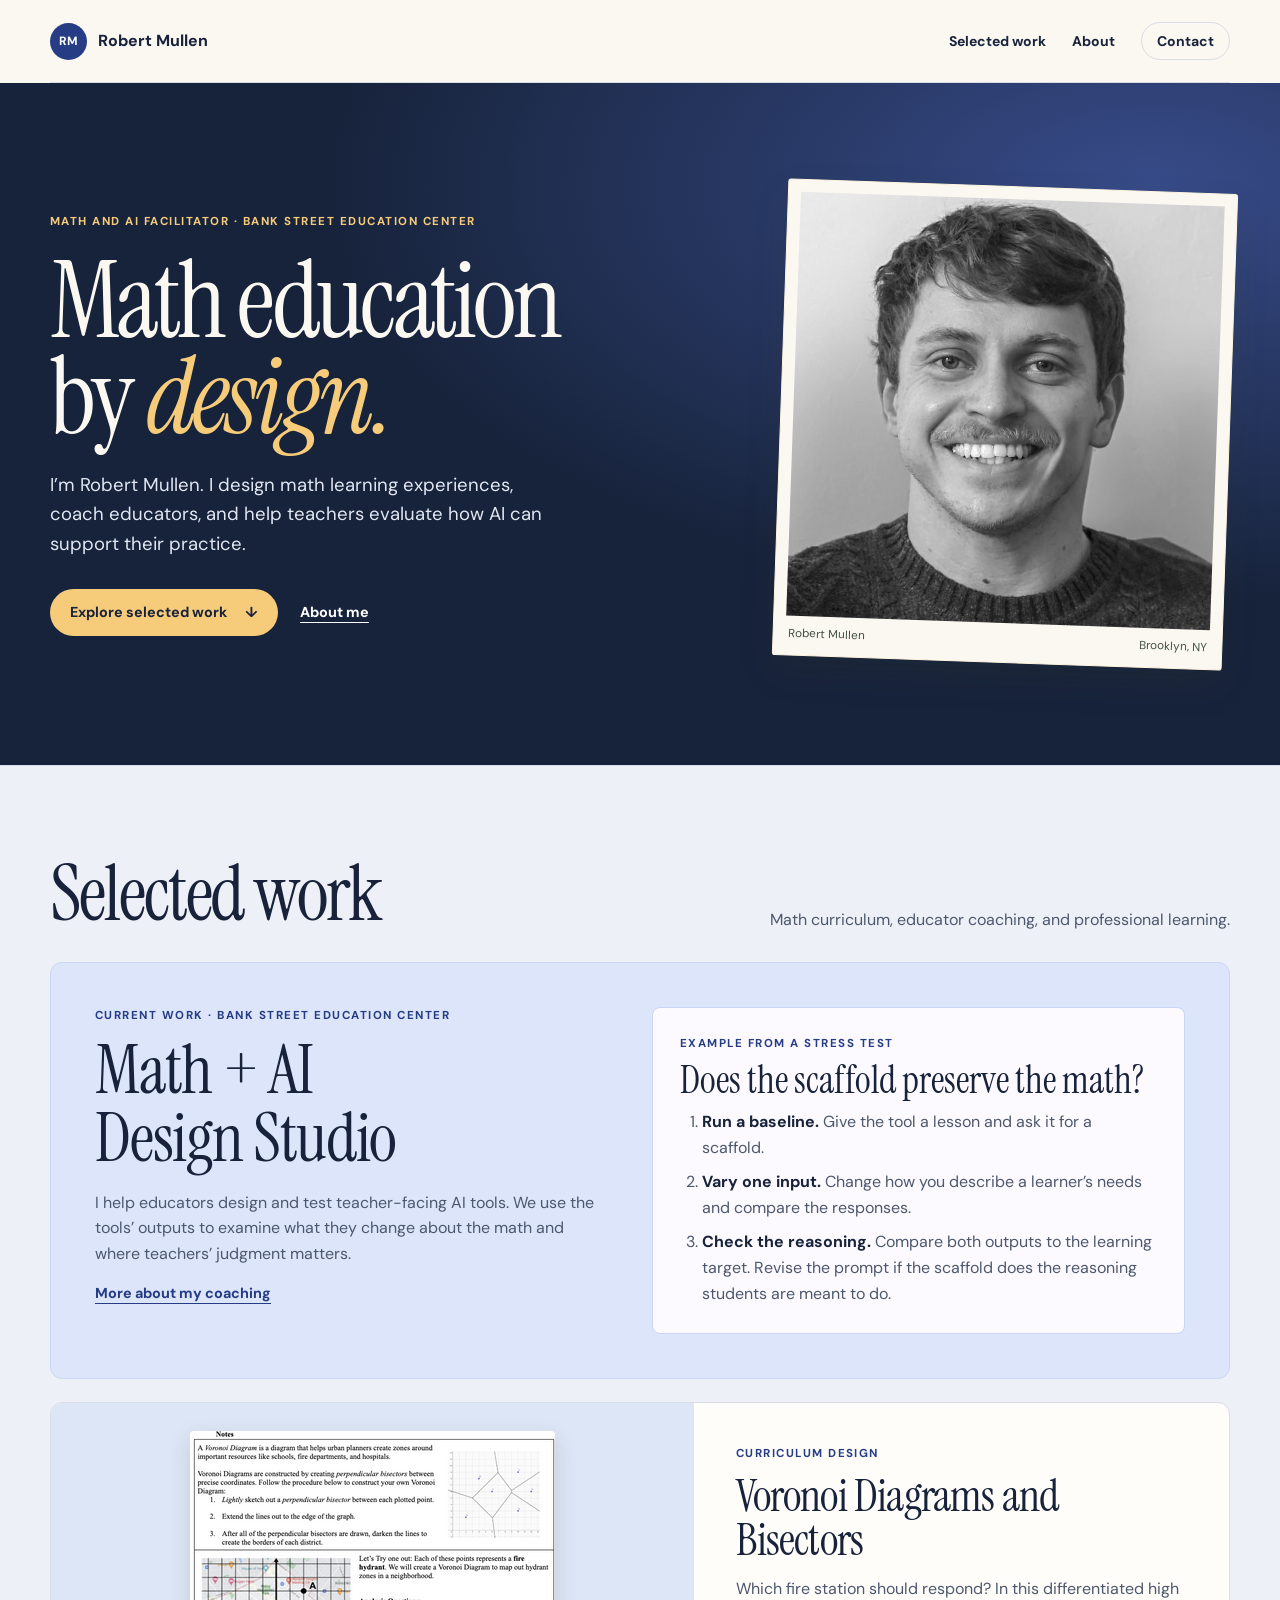
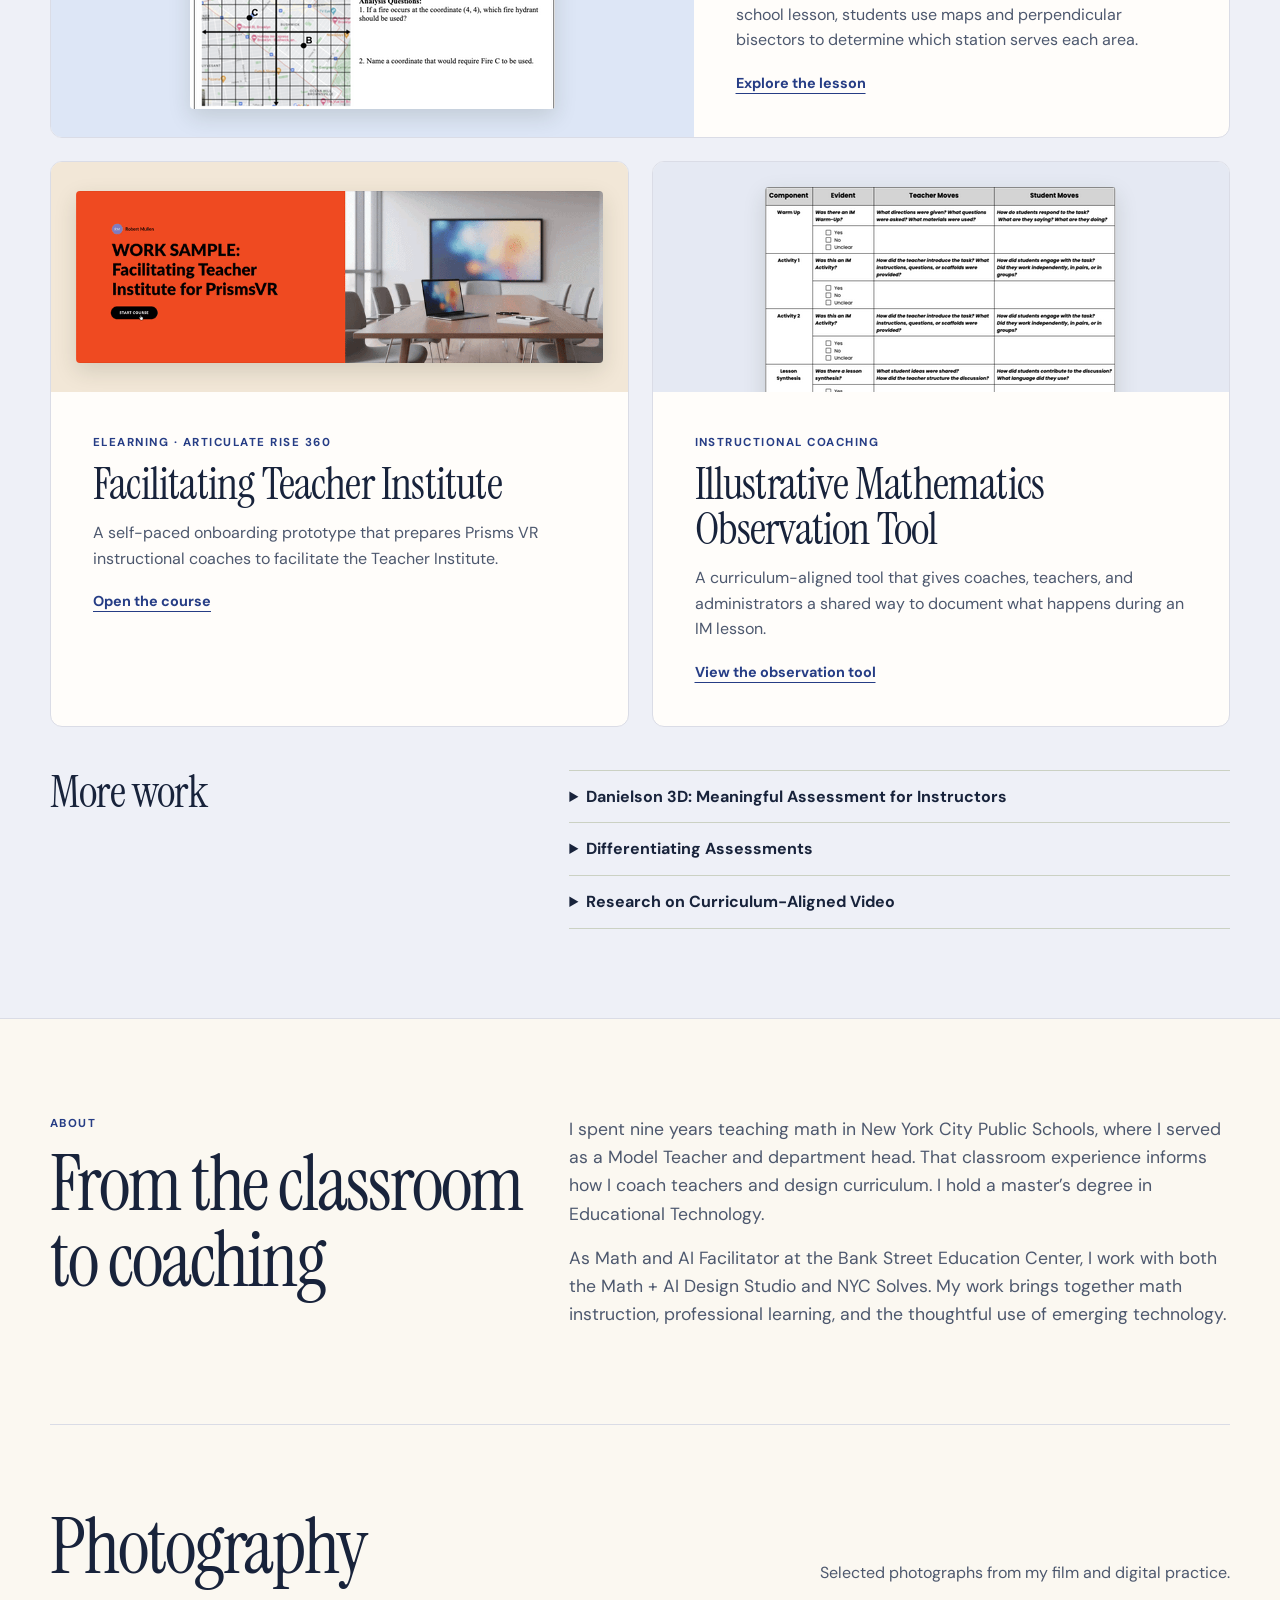
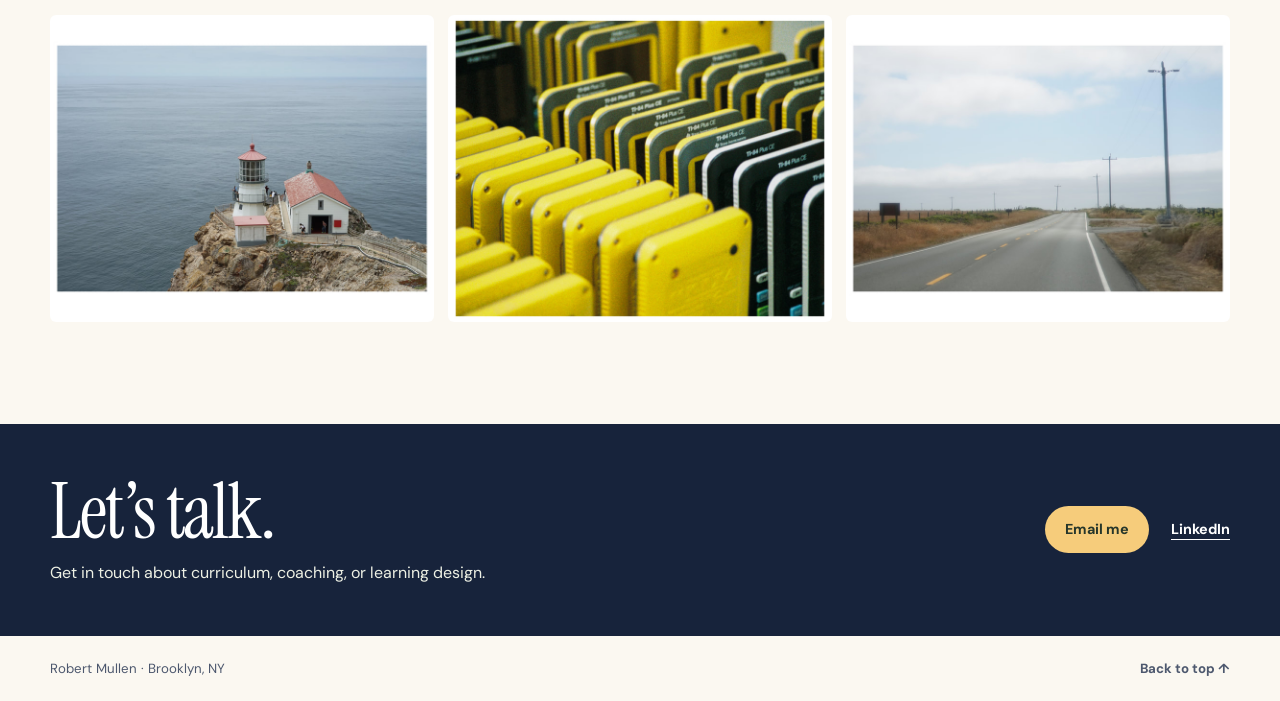
==== public/index.html @ bbbef68c "Add files via upload" ====
<!doctype html>
<html lang="en">
<head>
<meta charset="utf-8">
<meta name="viewport" content="width=device-width, initial-scale=1">
<title>Robert Mullen | Math Education, Coaching & AI</title>
<meta name="description" content="Selected work by Robert Mullen in math education, instructional design, and educator coaching.">
<meta name="theme-color" content="#17233b">
<link rel="stylesheet" href="style.css">
<link rel="icon" href="media/favicon.svg" type="image/svg+xml">
</head>
<body id="top">
<a class="skip" href="#main">Skip to content</a>
<header class="wrap header">
<a class="brand" href="#top"><span>RM</span> Robert Mullen</a>
<nav aria-label="Main navigation"><a href="#work">Selected work</a><a href="#about">About</a><a class="contact-link" href="#contact">Contact</a></nav>
</header>
<main id="main">
<section class="hero-band" aria-labelledby="intro">
<div class="wrap hero">
<div>
<p class="eyebrow">Math and AI Facilitator · Bank Street Education Center</p>
<h1 id="intro">Math education<br>by <em>design.</em></h1>
<p class="lede">I’m Robert Mullen. I design math learning experiences, coach educators, and help teachers evaluate how AI can support their practice.</p>
<div class="actions"><a class="button" href="#work">Explore selected work <span aria-hidden="true">↓</span></a><a class="line-link" href="#about">About me</a></div>
</div>
<figure class="portrait"><img src="media/robert.jpg" width="630" height="662" alt="Robert Mullen"><figcaption><span>Robert Mullen</span><span>Brooklyn, NY</span></figcaption></figure>
</div>
</section>
<section class="work-band" id="work">
<div class="wrap">
<div class="section-head"><h2>Selected work</h2><p>Math curriculum, educator coaching, and professional learning.</p></div>
<article class="studio">
<div class="studio-copy">
<p class="eyebrow">Current work · Bank Street Education Center</p>
<h3>Math + AI<br>Design Studio</h3>
<p>I help educators design and test teacher-facing AI tools. We use the tools’ outputs to examine what they change about the math and where teachers’ judgment matters.</p>
<a class="line-link" href="#about">More about my coaching</a>
</div>
<div class="studio-example">
<p class="eyebrow">Example from a stress test</p>
<h4>Does the scaffold preserve the math?</h4>
<ol>
<li><strong>Run a baseline.</strong> Give the tool a lesson and ask it for a scaffold.</li>
<li><strong>Vary one input.</strong> Change how you describe a learner’s needs and compare the responses.</li>
<li><strong>Check the reasoning.</strong> Compare both outputs to the learning target. Revise the prompt if the scaffold does the reasoning students are meant to do.</li>
</ol>
</div>
</article>
<div class="projects">
<article class="project featured">
<div class="project-media map"><img src="media/voronoi.png" alt="Map from the Voronoi diagrams lesson" loading="lazy"></div>
<div class="project-copy">
<p class="eyebrow">Curriculum design</p>
<h3>Voronoi Diagrams and Bisectors</h3>
<p>Which fire station should respond? In this differentiated high school lesson, students use maps and perpendicular bisectors to determine which station serves each area.</p>
<a class="line-link" href="https://docs.google.com/document/d/1qEpuzX62lRay_-MUb-gONqkzhOq20P-nqtlenFmYsLM/edit?usp=sharing">Explore the lesson</a>
</div>
</article>
<article class="project">
<div class="project-media course"><img src="media/prisms.png" alt="A screen from the Prisms Teacher Institute onboarding course" loading="lazy"></div>
<div class="project-copy"><p class="eyebrow">eLearning · Articulate Rise 360</p><h3>Facilitating Teacher Institute</h3><p>A self-paced onboarding prototype that prepares Prisms VR instructional coaches to facilitate the Teacher Institute.</p><a class="line-link" href="https://rmelearningsample.netlify.app/#/">Open the course</a></div>
</article>
<article class="project">
<div class="project-media observe"><img src="media/im.png" alt="Excerpt of the Illustrative Mathematics observation tool" loading="lazy"></div>
<div class="project-copy"><p class="eyebrow">Instructional coaching</p><h3>Illustrative Mathematics Observation Tool</h3><p>A curriculum-aligned tool that gives coaches, teachers, and administrators a shared way to document what happens during an IM lesson.</p><a class="line-link" href="https://drive.google.com/file/d/1bH3zGAiXdYk-yeP8ndPLMOTgqct1OXKp/view">View the observation tool</a></div>
</article>
</div>
<div class="more">
<h3>More work</h3>
<div>
<details><summary>Danielson 3D: Meaningful Assessment for Instructors</summary><p>An Articulate Storyline course that helps teachers use the Danielson Rubric to design assessments and decide how to act on what students show.</p><img class="detail-image" src="media/danielson.png" alt="Screen from the Danielson 3D course" loading="lazy"></details>
<details><summary>Differentiating Assessments</summary><p>A mobile micro-course that walks teachers through designing assessment tasks at three levels of readiness.</p><img class="detail-image details-qr" src="media/differentiating-assessments.png" width="282" height="282" alt="Scan this QR code to open Differentiating Assessments in 7taps" loading="lazy"></details>
<details><summary>Research on Curriculum-Aligned Video</summary><p>My graduate action research examined how curriculum-aligned videos could supplement mathematics instruction, including during the shift to remote learning.</p><a class="line-link" href="https://drive.google.com/file/d/1gtDGnb9iR6Y5nunSrS15PR5Q4NtDPXbc/view">Read the thesis</a></details>
</div>
</div>
</div>
</section>
<section class="wrap about" id="about">
<div><p class="eyebrow">About</p><h2>From the classroom<br> to coaching</h2></div>
<div><p>I spent nine years teaching math in New York City Public Schools, where I served as a Model Teacher and department head. That classroom experience informs how I coach teachers and design curriculum. I hold a master’s degree in Educational Technology.</p><p>As Math and AI Facilitator at the Bank Street Education Center, I work with both the Math + AI Design Studio and NYC Solves. My work brings together math instruction, professional learning, and the thoughtful use of emerging technology.</p></div>
</section>
<section class="wrap photography" aria-labelledby="photo-title">
<div class="section-head"><h2 id="photo-title">Photography</h2><p>Selected photographs from my film and digital practice.</p></div>
<div class="gallery"><img src="media/photo-1.jpg" alt="" loading="lazy"><img src="media/photo-2.jpg" alt="" loading="lazy"><img src="media/photo-3.jpg" alt="" loading="lazy"></div>

</section>
<section class="contact" id="contact"><div class="wrap contact-inner">
<div><h2>Let’s talk.</h2><p>Get in touch about curriculum, coaching, or learning design.</p></div>
<div class="actions"><a class="button" href="mailto:robertterencemullen@gmail.com">Email me</a><a class="line-link" href="https://www.linkedin.com/in/mullenrobert/">LinkedIn</a></div>
</div></section>
</main>
<footer class="wrap footer"><span>Robert Mullen · Brooklyn, NY</span><a href="#top">Back to top ↑</a></footer>
</body>
</html>
---- public/style.css ----
@import url('https://fonts.googleapis.com/css2?family=DM+Sans:wght@400;500;600;700&family=Instrument+Serif:ital@0;1&display=swap');
:root{--paper:#f7f4ec;--ink:#252b24;--blue:#254839;--muted:#526057;--border:#d8d8ca;--gold:#e8ecaa;--serif:"Instrument Serif",Georgia,serif;--sans:"DM Sans",system-ui,sans-serif}
*{box-sizing:border-box}
html{scroll-behavior:smooth}
body{margin:0;color:var(--ink);background:var(--paper);font:16px/1.6 var(--sans)}
a{color:inherit;text-underline-offset:5px}
a:focus-visible,summary:focus-visible{outline:2px solid currentColor;outline-offset:5px}
img{display:block;max-width:100%}
h1,h2,h3,p,figure{margin:0}
h1,h2,h3{font:400 1em/1 var(--serif)}
h2{font-size:clamp(3rem,6vw,5rem);letter-spacing:-.027em}
h3{font-size:clamp(2rem,3.5vw,3.15rem);letter-spacing:-.018em}
.wrap{width:min(1180px,calc(100% - 96px));margin-inline:auto}
.skip{position:absolute;left:12px;top:-100px;background:white;padding:10px;z-index:2}
.skip:focus{top:12px}
.header,.footer{display:flex;align-items:center;justify-content:space-between;gap:20px;padding:22px 0}
.header{border-bottom:1px solid var(--border)}
.brand,nav a,.footer a{text-decoration:none;font-weight:700}
.brand{display:flex;align-items:center;gap:11px}
.brand span{display:grid;place-items:center;background:var(--blue);color:white;width:37px;height:37px;border-radius:50%;font-size:12px;letter-spacing:.04em}
nav{display:flex;align-items:center;gap:26px;font-size:14px}
nav a:hover,.footer a:hover{text-decoration:underline}
.contact-link{border:1px solid var(--border);border-radius:40px;padding:7px 15px}
.hero{display:grid;grid-template-columns:1.45fr 1fr;gap:clamp(30px,6vw,92px);align-items:center;padding-block:clamp(56px,8vw,108px)}
.eyebrow{font-size:.72rem;font-weight:700;letter-spacing:.13em;text-transform:uppercase;color:var(--blue)}
.hero .eyebrow{display:flex;align-items:center;gap:10px}
.hero .eyebrow span{display:inline-block;width:9px;height:9px;border-radius:50%;background:#71864e;flex:none}
h1{font-size:clamp(4.25rem,8.3vw,8.3rem);line-height:.9;letter-spacing:-.035em;margin:23px 0 25px}
h1 em{color:var(--blue);font-weight:400}
.lede{color:var(--muted);font-size:clamp(1rem,1.6vw,1.16rem);max-width:520px}
.actions{display:flex;align-items:center;flex-wrap:wrap;gap:22px;margin-top:29px}
.button{display:inline-flex;align-items:center;justify-content:center;gap:18px;padding:12px 20px;background:var(--blue);color:white;border-radius:40px;text-decoration:none;font-weight:700;font-size:.9rem}
.button:hover{background:#37614b}
.line-link{font-size:.9rem;font-weight:700;color:var(--blue);text-decoration-thickness:1px}
.line-link:hover{text-decoration-thickness:2px}
.portrait{padding:12px;background:#e8e8d9;border:1px solid #dcdfcf;transform:rotate(2deg);box-shadow:0 16px 35px #343d2220}
.portrait img{width:100%;height:auto;aspect-ratio:1/1;object-fit:cover}
figcaption{display:flex;justify-content:space-between;gap:8px;padding:8px 3px 0;font-size:.73rem;color:#435144}
.work-band{background:#eeeee3;border-block:1px solid var(--border);padding-block:clamp(48px,7vw,92px)}
.section-head{display:flex;justify-content:space-between;align-items:end;gap:12px 30px;flex-wrap:wrap;margin-bottom:29px}
.section-head p,.project p:not(.eyebrow),.more p,.about p:not(.eyebrow){color:var(--muted)}
.projects{display:grid;grid-template-columns:1fr 1fr;gap:23px}
.project{background:#fbfaf4;border:1px solid var(--border);border-radius:12px;overflow:hidden}
.featured{display:grid;grid-template-columns:1.2fr 1fr;grid-column:1/-1;align-items:stretch}
.project-media{height:230px;overflow:hidden;display:grid;place-items:center;padding:25px}
.featured .project-media{height:100%;min-height:300px}
.project-media img{max-height:100%;width:auto;object-fit:contain;box-shadow:0 8px 22px #27332126;border-radius:4px}
.map{background:#dce5d5}
.course{background:#e8dfcc}
.observe{background:#dce5df}
.project-copy{padding:clamp(22px,4vw,42px);display:flex;flex-direction:column;align-items:flex-start;justify-content:center}
.project-copy h3{margin:10px 0 13px}
.project-copy .line-link{margin-top:19px}
.more,.about{display:grid;grid-template-columns:1fr 1.35fr;gap:30px}
.more{margin-top:43px}
details{border-bottom:1px solid #cbd1c3;padding:13px 0}
details:first-child{border-top:1px solid #cbd1c3}
summary{cursor:pointer;font-weight:700}
details p{margin:10px 0}
.detail-image{width:min(100%,460px);margin:15px 0 4px}
.about{padding-block:clamp(55px,8vw,96px);border-bottom:1px solid var(--border)}
.about h2{margin-top:12px}
.about p:not(.eyebrow){font-size:1.1rem}
.about p+p{margin-top:16px}
.photography{padding-block:clamp(48px,7vw,84px)}
.gallery{display:grid;grid-template-columns:repeat(3,1fr);gap:14px;margin-bottom:18px}
.gallery img{width:100%;aspect-ratio:1.25;object-fit:cover;border-radius:6px}
.contact{background:var(--blue);color:white;padding:50px 0}
.contact-inner{display:flex;align-items:center;justify-content:space-between;flex-wrap:wrap;gap:18px 30px}
.contact p{margin-top:9px;color:#edf0e4}
.contact .actions{margin-top:0}
.contact .button{background:var(--gold);color:#26362a}
.contact .button:hover{background:#f6f8ce}
.contact .line-link{color:white}
.footer{font-size:.83rem;color:var(--muted)}
@media(max-width:820px){.wrap{width:calc(100% - 48px)}.hero{gap:28px}h1{font-size:clamp(3.8rem,9vw,6rem)}.desktop{display:none}}
@media(max-width:620px){.wrap{width:calc(100% - 36px)}.header{padding:15px 0;gap:12px}.brand{font-size:.85rem;gap:6px}.brand span{width:29px;height:29px;font-size:10px}nav{gap:12px;font-size:.8rem}.contact-link{padding:4px 8px}.hero,.projects,.featured,.more,.about{grid-template-columns:1fr}.hero{padding-block:45px;gap:30px}.portrait{width:min(92%,370px);justify-self:center}.featured .project-media{min-height:0;height:240px}.more,.about{gap:16px}.gallery{gap:6px}.footer{gap:10px}}
@media(prefers-reduced-motion:reduce){html{scroll-behavior:auto}}

/* The navy hero and blue accents carry through the portfolio. */
:root{
  --paper:#fbf8f1;
  --ink:#18233b;
  --blue:#263d85;
  --muted:#4d586e;
  --border:#dadce6;
  --gold:#f6cc7b;
}
.hero-band{
  color:var(--paper);
  background:
    radial-gradient(ellipse at 90% 15%,#374b89 0%,transparent 51%),
    #17233b;
}
.hero{min-width:0}
.hero .eyebrow{color:#f6cc7b}
.hero .eyebrow span{background:var(--gold)}
.hero h1 em{color:var(--gold)}
.hero .lede{color:#e1e6f2}
.hero .line-link{color:white}
.hero .button{background:var(--gold);color:var(--ink)}
.hero .button:hover{background:#ffe2a9}
.portrait{background:var(--paper);border-color:#fff5df;border-radius:3px}
.portrait img{object-position:center 44%}
.work-band{background:#eef0f7}
.project{background:#fffdfa}
.map{background:#dde6f6}
.course{background:#f2e7d7}
.observe{background:#e5e9f3}
.studio{
  display:grid;
  grid-template-columns:1fr 1fr;
  gap:24px;
  margin-bottom:23px;
  padding:clamp(22px,4vw,44px);
  background:#dce5fa;
  border:1px solid #c9d6f4;
  border-radius:12px;
}
.studio-copy h3{font-size:clamp(3rem,5.3vw,5.15rem);margin:12px 0 17px}
.studio-copy p:not(.eyebrow){max-width:46ch;color:var(--muted)}
.studio-copy .line-link{display:inline-block;margin-top:16px}
.studio-example{align-self:center;background:#fcfaff;border:1px solid #c9d6f4;border-radius:8px;padding:clamp(16px,3vw,27px)}
.studio-example h4{font:400 clamp(1.85rem,3vw,2.5rem)/1 var(--serif);margin:8px 0 10px}
.studio-example ol{padding-left:1.35rem;margin:0;color:var(--muted)}
.studio-example li+li{margin-top:.55rem}
.studio-example strong{color:var(--ink)}
.contact{background:#17233b}
.button:hover{background:#364f9c}
.details-qr{width:min(100%,230px)}
@media(max-width:680px){.studio{grid-template-columns:1fr}}
@media(max-width:420px){.header{flex-wrap:wrap}.hero h1{font-size:clamp(3.2rem,14vw,4.25rem)}}
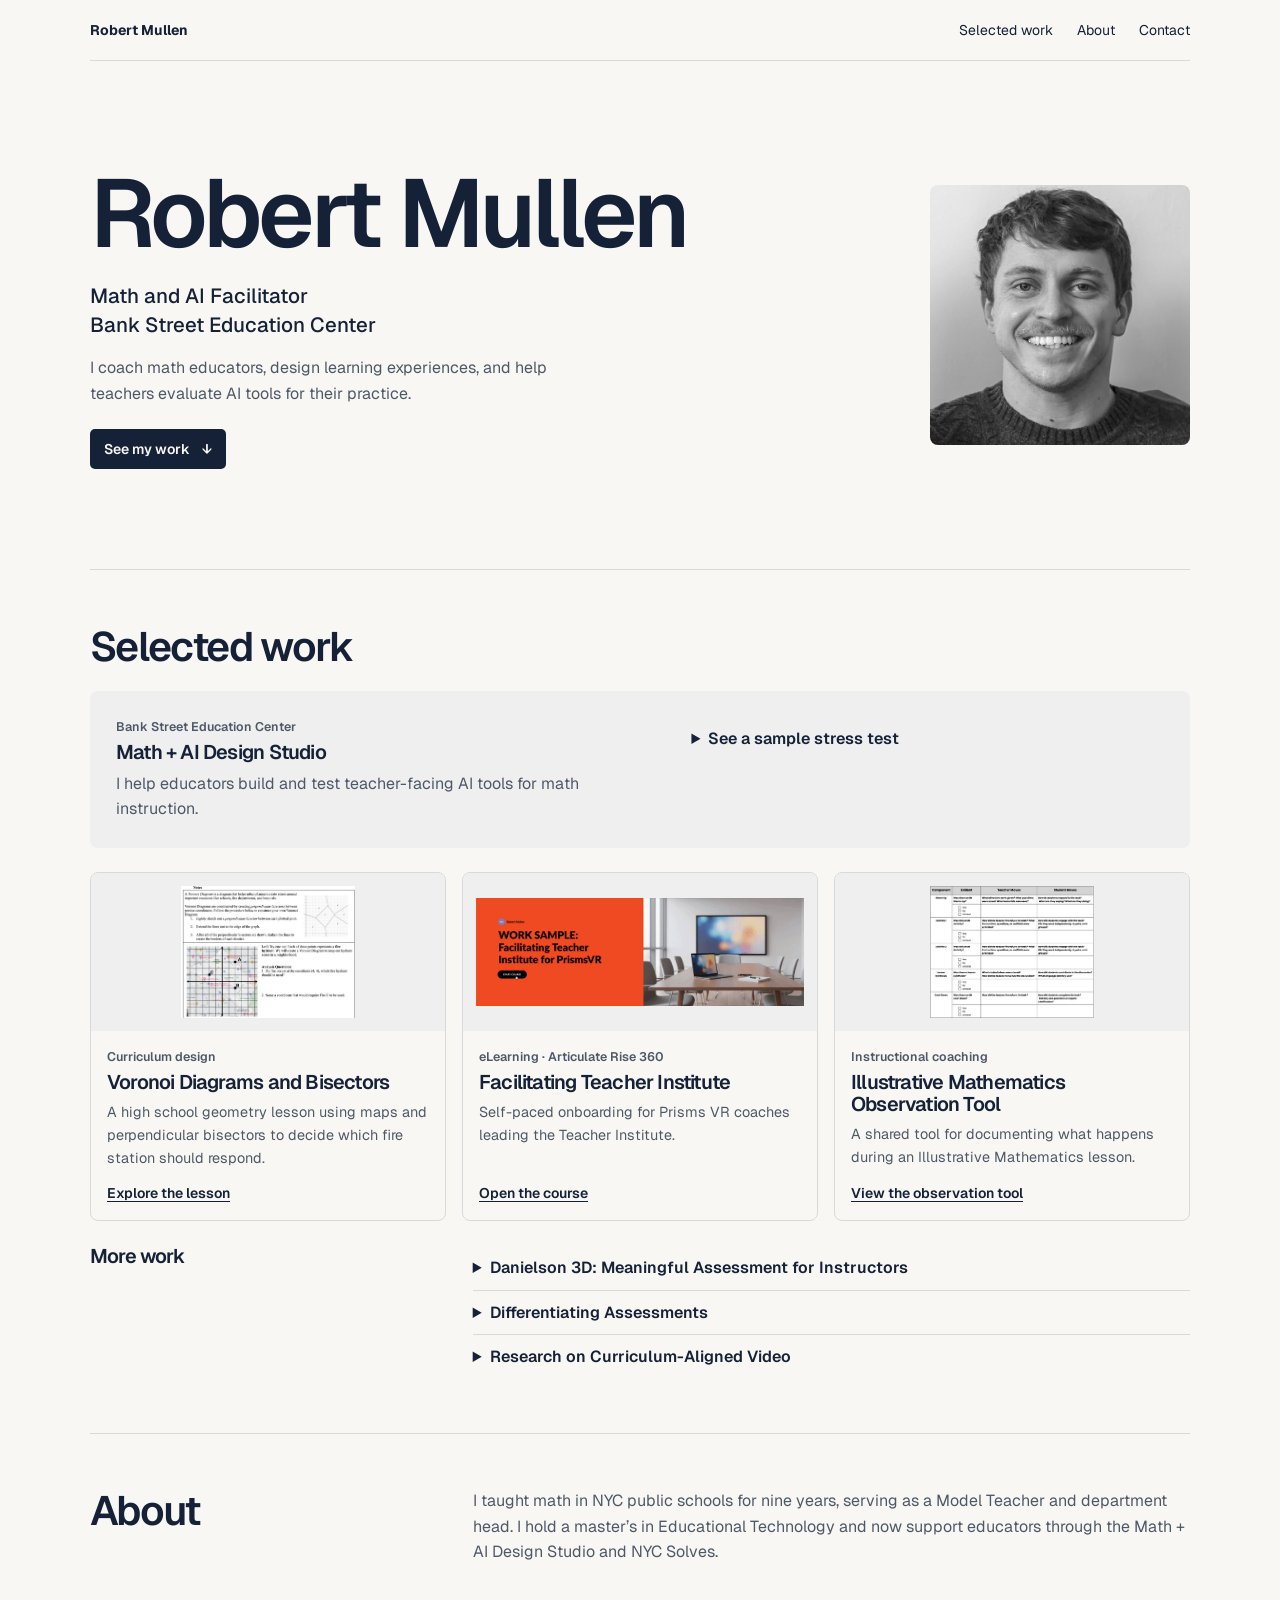
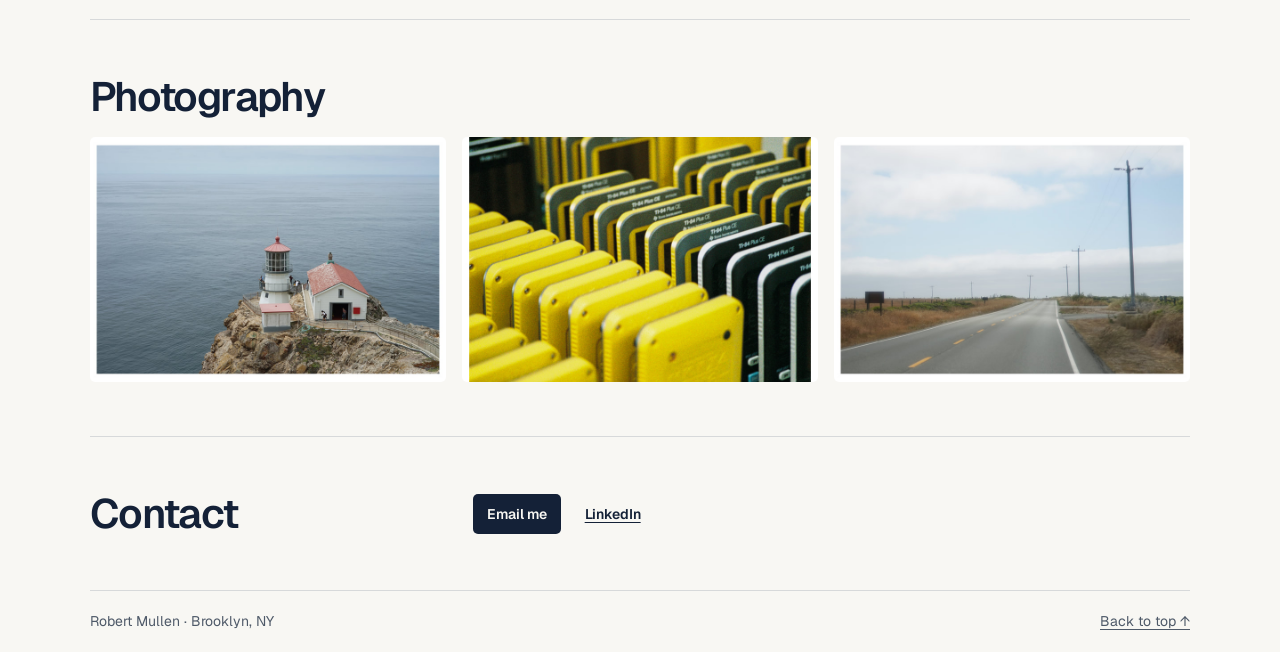
==== commit b4c68e45: "Add files via upload" ====
--- a/public/index.html
+++ b/public/index.html
@@ -5,65 +5,56 @@
 <meta name="viewport" content="width=device-width, initial-scale=1">
 <title>Robert Mullen | Math Education, Coaching & AI</title>
 <meta name="description" content="Selected work by Robert Mullen in math education, instructional design, and educator coaching.">
-<meta name="theme-color" content="#17233b">
+<meta name="theme-color" content="#142137">
 <link rel="stylesheet" href="style.css">
 <link rel="icon" href="media/favicon.svg" type="image/svg+xml">
 </head>
 <body id="top">
 <a class="skip" href="#main">Skip to content</a>
 <header class="wrap header">
-<a class="brand" href="#top"><span>RM</span> Robert Mullen</a>
+<a class="brand" href="#top">Robert Mullen</a>
 <nav aria-label="Main navigation"><a href="#work">Selected work</a><a href="#about">About</a><a class="contact-link" href="#contact">Contact</a></nav>
 </header>
 <main id="main">
-<section class="hero-band" aria-labelledby="intro">
-<div class="wrap hero">
-<div>
-<p class="eyebrow">Math and AI Facilitator · Bank Street Education Center</p>
-<h1 id="intro">Math education<br>by <em>design.</em></h1>
-<p class="lede">I’m Robert Mullen. I design math learning experiences, coach educators, and help teachers evaluate how AI can support their practice.</p>
-<div class="actions"><a class="button" href="#work">Explore selected work <span aria-hidden="true">↓</span></a><a class="line-link" href="#about">About me</a></div>
-</div>
-<figure class="portrait"><img src="media/robert.jpg" width="630" height="662" alt="Robert Mullen"><figcaption><span>Robert Mullen</span><span>Brooklyn, NY</span></figcaption></figure>
-</div>
+<section class="wrap hero" aria-labelledby="intro">
+  <div>
+    <h1 id="intro">Robert Mullen</h1>
+    <p class="role">Math and AI Facilitator<br>Bank Street Education Center</p>
+    <p class="lede">I coach math educators, design learning experiences, and help teachers evaluate AI tools for their practice.</p>
+    <a class="button" href="#work">See my work <span aria-hidden="true">↓</span></a>
+  </div>
+  <img class="portrait" src="media/robert.jpg" width="630" height="662" alt="Robert Mullen">
 </section>
-<section class="work-band" id="work">
-<div class="wrap">
-<div class="section-head"><h2>Selected work</h2><p>Math curriculum, educator coaching, and professional learning.</p></div>
-<article class="studio">
-<div class="studio-copy">
-<p class="eyebrow">Current work · Bank Street Education Center</p>
-<h3>Math + AI<br>Design Studio</h3>
-<p>I help educators design and test teacher-facing AI tools. We use the tools’ outputs to examine what they change about the math and where teachers’ judgment matters.</p>
-<a class="line-link" href="#about">More about my coaching</a>
-</div>
-<div class="studio-example">
-<p class="eyebrow">Example from a stress test</p>
-<h4>Does the scaffold preserve the math?</h4>
-<ol>
-<li><strong>Run a baseline.</strong> Give the tool a lesson and ask it for a scaffold.</li>
-<li><strong>Vary one input.</strong> Change how you describe a learner’s needs and compare the responses.</li>
-<li><strong>Check the reasoning.</strong> Compare both outputs to the learning target. Revise the prompt if the scaffold does the reasoning students are meant to do.</li>
-</ol>
-</div>
-</article>
+<section class="wrap work-band" id="work">
+  <h2>Selected work</h2>
+  <article class="studio">
+    <div>
+      <p class="eyebrow">Bank Street Education Center</p>
+      <h3>Math + AI Design Studio</h3>
+      <p>I help educators build and test teacher-facing AI tools for math instruction.</p>
+    </div>
+    <details>
+      <summary>See a sample stress test</summary>
+      <p>Ask an AI tool to scaffold a math task, then change how you describe a learner’s needs. Compare both outputs against the learning target to see whether students still do the intended reasoning.</p>
+    </details>
+  </article>
 <div class="projects">
 <article class="project featured">
 <div class="project-media map"><img src="media/voronoi.png" alt="Map from the Voronoi diagrams lesson" loading="lazy"></div>
 <div class="project-copy">
 <p class="eyebrow">Curriculum design</p>
 <h3>Voronoi Diagrams and Bisectors</h3>
-<p>Which fire station should respond? In this differentiated high school lesson, students use maps and perpendicular bisectors to determine which station serves each area.</p>
+<p>A high school geometry lesson using maps and perpendicular bisectors to decide which fire station should respond.</p>
 <a class="line-link" href="https://docs.google.com/document/d/1qEpuzX62lRay_-MUb-gONqkzhOq20P-nqtlenFmYsLM/edit?usp=sharing">Explore the lesson</a>
 </div>
 </article>
 <article class="project">
 <div class="project-media course"><img src="media/prisms.png" alt="A screen from the Prisms Teacher Institute onboarding course" loading="lazy"></div>
-<div class="project-copy"><p class="eyebrow">eLearning · Articulate Rise 360</p><h3>Facilitating Teacher Institute</h3><p>A self-paced onboarding prototype that prepares Prisms VR instructional coaches to facilitate the Teacher Institute.</p><a class="line-link" href="https://rmelearningsample.netlify.app/#/">Open the course</a></div>
+<div class="project-copy"><p class="eyebrow">eLearning · Articulate Rise 360</p><h3>Facilitating Teacher Institute</h3><p>Self-paced onboarding for Prisms VR coaches leading the Teacher Institute.</p><a class="line-link" href="https://rmelearningsample.netlify.app/#/">Open the course</a></div>
 </article>
 <article class="project">
 <div class="project-media observe"><img src="media/im.png" alt="Excerpt of the Illustrative Mathematics observation tool" loading="lazy"></div>
-<div class="project-copy"><p class="eyebrow">Instructional coaching</p><h3>Illustrative Mathematics Observation Tool</h3><p>A curriculum-aligned tool that gives coaches, teachers, and administrators a shared way to document what happens during an IM lesson.</p><a class="line-link" href="https://drive.google.com/file/d/1bH3zGAiXdYk-yeP8ndPLMOTgqct1OXKp/view">View the observation tool</a></div>
+<div class="project-copy"><p class="eyebrow">Instructional coaching</p><h3>Illustrative Mathematics Observation Tool</h3><p>A shared tool for documenting what happens during an Illustrative Mathematics lesson.</p><a class="line-link" href="https://drive.google.com/file/d/1bH3zGAiXdYk-yeP8ndPLMOTgqct1OXKp/view">View the observation tool</a></div>
 </article>
 </div>
 <div class="more">
@@ -74,19 +65,18 @@
 <details><summary>Research on Curriculum-Aligned Video</summary><p>My graduate action research examined how curriculum-aligned videos could supplement mathematics instruction, including during the shift to remote learning.</p><a class="line-link" href="https://drive.google.com/file/d/1gtDGnb9iR6Y5nunSrS15PR5Q4NtDPXbc/view">Read the thesis</a></details>
 </div>
 </div>
-</div>
 </section>
 <section class="wrap about" id="about">
-<div><p class="eyebrow">About</p><h2>From the classroom<br> to coaching</h2></div>
-<div><p>I spent nine years teaching math in New York City Public Schools, where I served as a Model Teacher and department head. That classroom experience informs how I coach teachers and design curriculum. I hold a master’s degree in Educational Technology.</p><p>As Math and AI Facilitator at the Bank Street Education Center, I work with both the Math + AI Design Studio and NYC Solves. My work brings together math instruction, professional learning, and the thoughtful use of emerging technology.</p></div>
+<h2>About</h2>
+<p>I taught math in NYC public schools for nine years, serving as a Model Teacher and department head. I hold a master’s in Educational Technology and now support educators through the Math + AI Design Studio and NYC Solves.</p>
 </section>
 <section class="wrap photography" aria-labelledby="photo-title">
-<div class="section-head"><h2 id="photo-title">Photography</h2><p>Selected photographs from my film and digital practice.</p></div>
+<div class="section-head"><h2 id="photo-title">Photography</h2></div>
 <div class="gallery"><img src="media/photo-1.jpg" alt="" loading="lazy"><img src="media/photo-2.jpg" alt="" loading="lazy"><img src="media/photo-3.jpg" alt="" loading="lazy"></div>
 
 </section>
 <section class="contact" id="contact"><div class="wrap contact-inner">
-<div><h2>Let’s talk.</h2><p>Get in touch about curriculum, coaching, or learning design.</p></div>
+<div><h2>Contact</h2></div>
 <div class="actions"><a class="button" href="mailto:robertterencemullen@gmail.com">Email me</a><a class="line-link" href="https://www.linkedin.com/in/mullenrobert/">LinkedIn</a></div>
 </div></section>
 </main>
--- a/public/style.css
+++ b/public/style.css
@@ -1,132 +1,138 @@
-@import url('https://fonts.googleapis.com/css2?family=DM+Sans:wght@400;500;600;700&family=Instrument+Serif:ital@0;1&display=swap');
-:root{--paper:#f7f4ec;--ink:#252b24;--blue:#254839;--muted:#526057;--border:#d8d8ca;--gold:#e8ecaa;--serif:"Instrument Serif",Georgia,serif;--sans:"DM Sans",system-ui,sans-serif}
-*{box-sizing:border-box}
-html{scroll-behavior:smooth}
-body{margin:0;color:var(--ink);background:var(--paper);font:16px/1.6 var(--sans)}
-a{color:inherit;text-underline-offset:5px}
-a:focus-visible,summary:focus-visible{outline:2px solid currentColor;outline-offset:5px}
-img{display:block;max-width:100%}
-h1,h2,h3,p,figure{margin:0}
-h1,h2,h3{font:400 1em/1 var(--serif)}
-h2{font-size:clamp(3rem,6vw,5rem);letter-spacing:-.027em}
-h3{font-size:clamp(2rem,3.5vw,3.15rem);letter-spacing:-.018em}
-.wrap{width:min(1180px,calc(100% - 96px));margin-inline:auto}
-.skip{position:absolute;left:12px;top:-100px;background:white;padding:10px;z-index:2}
-.skip:focus{top:12px}
-.header,.footer{display:flex;align-items:center;justify-content:space-between;gap:20px;padding:22px 0}
-.header{border-bottom:1px solid var(--border)}
-.brand,nav a,.footer a{text-decoration:none;font-weight:700}
-.brand{display:flex;align-items:center;gap:11px}
-.brand span{display:grid;place-items:center;background:var(--blue);color:white;width:37px;height:37px;border-radius:50%;font-size:12px;letter-spacing:.04em}
-nav{display:flex;align-items:center;gap:26px;font-size:14px}
-nav a:hover,.footer a:hover{text-decoration:underline}
-.contact-link{border:1px solid var(--border);border-radius:40px;padding:7px 15px}
-.hero{display:grid;grid-template-columns:1.45fr 1fr;gap:clamp(30px,6vw,92px);align-items:center;padding-block:clamp(56px,8vw,108px)}
-.eyebrow{font-size:.72rem;font-weight:700;letter-spacing:.13em;text-transform:uppercase;color:var(--blue)}
-.hero .eyebrow{display:flex;align-items:center;gap:10px}
-.hero .eyebrow span{display:inline-block;width:9px;height:9px;border-radius:50%;background:#71864e;flex:none}
-h1{font-size:clamp(4.25rem,8.3vw,8.3rem);line-height:.9;letter-spacing:-.035em;margin:23px 0 25px}
-h1 em{color:var(--blue);font-weight:400}
-.lede{color:var(--muted);font-size:clamp(1rem,1.6vw,1.16rem);max-width:520px}
-.actions{display:flex;align-items:center;flex-wrap:wrap;gap:22px;margin-top:29px}
-.button{display:inline-flex;align-items:center;justify-content:center;gap:18px;padding:12px 20px;background:var(--blue);color:white;border-radius:40px;text-decoration:none;font-weight:700;font-size:.9rem}
-.button:hover{background:#37614b}
-.line-link{font-size:.9rem;font-weight:700;color:var(--blue);text-decoration-thickness:1px}
-.line-link:hover{text-decoration-thickness:2px}
-.portrait{padding:12px;background:#e8e8d9;border:1px solid #dcdfcf;transform:rotate(2deg);box-shadow:0 16px 35px #343d2220}
-.portrait img{width:100%;height:auto;aspect-ratio:1/1;object-fit:cover}
-figcaption{display:flex;justify-content:space-between;gap:8px;padding:8px 3px 0;font-size:.73rem;color:#435144}
-.work-band{background:#eeeee3;border-block:1px solid var(--border);padding-block:clamp(48px,7vw,92px)}
-.section-head{display:flex;justify-content:space-between;align-items:end;gap:12px 30px;flex-wrap:wrap;margin-bottom:29px}
-.section-head p,.project p:not(.eyebrow),.more p,.about p:not(.eyebrow){color:var(--muted)}
-.projects{display:grid;grid-template-columns:1fr 1fr;gap:23px}
-.project{background:#fbfaf4;border:1px solid var(--border);border-radius:12px;overflow:hidden}
-.featured{display:grid;grid-template-columns:1.2fr 1fr;grid-column:1/-1;align-items:stretch}
-.project-media{height:230px;overflow:hidden;display:grid;place-items:center;padding:25px}
-.featured .project-media{height:100%;min-height:300px}
-.project-media img{max-height:100%;width:auto;object-fit:contain;box-shadow:0 8px 22px #27332126;border-radius:4px}
-.map{background:#dce5d5}
-.course{background:#e8dfcc}
-.observe{background:#dce5df}
-.project-copy{padding:clamp(22px,4vw,42px);display:flex;flex-direction:column;align-items:flex-start;justify-content:center}
-.project-copy h3{margin:10px 0 13px}
-.project-copy .line-link{margin-top:19px}
-.more,.about{display:grid;grid-template-columns:1fr 1.35fr;gap:30px}
-.more{margin-top:43px}
-details{border-bottom:1px solid #cbd1c3;padding:13px 0}
-details:first-child{border-top:1px solid #cbd1c3}
-summary{cursor:pointer;font-weight:700}
-details p{margin:10px 0}
-.detail-image{width:min(100%,460px);margin:15px 0 4px}
-.about{padding-block:clamp(55px,8vw,96px);border-bottom:1px solid var(--border)}
-.about h2{margin-top:12px}
-.about p:not(.eyebrow){font-size:1.1rem}
-.about p+p{margin-top:16px}
-.photography{padding-block:clamp(48px,7vw,84px)}
-.gallery{display:grid;grid-template-columns:repeat(3,1fr);gap:14px;margin-bottom:18px}
-.gallery img{width:100%;aspect-ratio:1.25;object-fit:cover;border-radius:6px}
-.contact{background:var(--blue);color:white;padding:50px 0}
-.contact-inner{display:flex;align-items:center;justify-content:space-between;flex-wrap:wrap;gap:18px 30px}
-.contact p{margin-top:9px;color:#edf0e4}
-.contact .actions{margin-top:0}
-.contact .button{background:var(--gold);color:#26362a}
-.contact .button:hover{background:#f6f8ce}
-.contact .line-link{color:white}
-.footer{font-size:.83rem;color:var(--muted)}
-@media(max-width:820px){.wrap{width:calc(100% - 48px)}.hero{gap:28px}h1{font-size:clamp(3.8rem,9vw,6rem)}.desktop{display:none}}
-@media(max-width:620px){.wrap{width:calc(100% - 36px)}.header{padding:15px 0;gap:12px}.brand{font-size:.85rem;gap:6px}.brand span{width:29px;height:29px;font-size:10px}nav{gap:12px;font-size:.8rem}.contact-link{padding:4px 8px}.hero,.projects,.featured,.more,.about{grid-template-columns:1fr}.hero{padding-block:45px;gap:30px}.portrait{width:min(92%,370px);justify-self:center}.featured .project-media{min-height:0;height:240px}.more,.about{gap:16px}.gallery{gap:6px}.footer{gap:10px}}
-@media(prefers-reduced-motion:reduce){html{scroll-behavior:auto}}
+@import url('https://fonts.googleapis.com/css2?family=Geist:wght@400;500;600;700&display=swap');
 
-/* The navy hero and blue accents carry through the portfolio. */
-:root{
-  --paper:#fbf8f1;
-  --ink:#18233b;
-  --blue:#263d85;
-  --muted:#4d586e;
-  --border:#dadce6;
-  --gold:#f6cc7b;
+:root {
+  --paper: #f8f7f3;
+  --navy: #142137;
+  --muted: #4e5968;
+  --rule: #d7d9da;
+  --surface: #eeefee;
 }
-.hero-band{
-  color:var(--paper);
-  background:
-    radial-gradient(ellipse at 90% 15%,#374b89 0%,transparent 51%),
-    #17233b;
+* { box-sizing: border-box; }
+html { scroll-behavior: smooth; }
+body {
+  margin: 0;
+  background: var(--paper);
+  color: var(--navy);
+  font: 16px/1.6 Geist, system-ui, sans-serif;
 }
-.hero{min-width:0}
-.hero .eyebrow{color:#f6cc7b}
-.hero .eyebrow span{background:var(--gold)}
-.hero h1 em{color:var(--gold)}
-.hero .lede{color:#e1e6f2}
-.hero .line-link{color:white}
-.hero .button{background:var(--gold);color:var(--ink)}
-.hero .button:hover{background:#ffe2a9}
-.portrait{background:var(--paper);border-color:#fff5df;border-radius:3px}
-.portrait img{object-position:center 44%}
-.work-band{background:#eef0f7}
-.project{background:#fffdfa}
-.map{background:#dde6f6}
-.course{background:#f2e7d7}
-.observe{background:#e5e9f3}
-.studio{
-  display:grid;
-  grid-template-columns:1fr 1fr;
-  gap:24px;
-  margin-bottom:23px;
-  padding:clamp(22px,4vw,44px);
-  background:#dce5fa;
-  border:1px solid #c9d6f4;
-  border-radius:12px;
+h1, h2, h3, p { margin: 0; }
+h1, h2, h3 { line-height: 1.1; letter-spacing: -.04em; }
+h1 { font-size: clamp(3rem, 7.5vw, 6.3rem); font-weight: 600; }
+h2 { font-size: clamp(1.85rem, 3.2vw, 2.65rem); font-weight: 600; }
+h3 { font-size: 1.24rem; font-weight: 600; }
+a { color: inherit; text-underline-offset: .24em; }
+a:focus-visible, summary:focus-visible { outline: 2px solid var(--navy); outline-offset: 5px; }
+img { max-width: 100%; display: block; }
+.wrap { width: min(1100px, calc(100% - 80px)); margin-inline: auto; }
+.skip { position: absolute; left: 16px; top: -100px; background: var(--paper); padding: 8px 12px; }
+.skip:focus { top: 12px; }
+.header, .footer {
+  display: flex;
+  justify-content: space-between;
+  align-items: center;
+  gap: 10px 24px;
+  flex-wrap: wrap;
+  padding-block: 19px;
+  font-size: .875rem;
 }
-.studio-copy h3{font-size:clamp(3rem,5.3vw,5.15rem);margin:12px 0 17px}
-.studio-copy p:not(.eyebrow){max-width:46ch;color:var(--muted)}
-.studio-copy .line-link{display:inline-block;margin-top:16px}
-.studio-example{align-self:center;background:#fcfaff;border:1px solid #c9d6f4;border-radius:8px;padding:clamp(16px,3vw,27px)}
-.studio-example h4{font:400 clamp(1.85rem,3vw,2.5rem)/1 var(--serif);margin:8px 0 10px}
-.studio-example ol{padding-left:1.35rem;margin:0;color:var(--muted)}
-.studio-example li+li{margin-top:.55rem}
-.studio-example strong{color:var(--ink)}
-.contact{background:#17233b}
-.button:hover{background:#364f9c}
-.details-qr{width:min(100%,230px)}
-@media(max-width:680px){.studio{grid-template-columns:1fr}}
-@media(max-width:420px){.header{flex-wrap:wrap}.hero h1{font-size:clamp(3.2rem,14vw,4.25rem)}}
+.header { border-bottom: 1px solid var(--rule); }
+.header a { text-decoration: none; }
+.header a:hover { text-decoration: underline; }
+.brand { font-weight: 700; }
+nav, .actions { display: flex; gap: 12px 24px; flex-wrap: wrap; align-items: center; }
+.hero {
+  display: grid;
+  grid-template-columns: minmax(0, 1fr) minmax(170px, 260px);
+  align-items: center;
+  gap: clamp(24px, 6vw, 80px);
+  padding-block: clamp(45px, 8vw, 100px);
+}
+.portrait {
+  width: 100%;
+  height: auto;
+  aspect-ratio: 1;
+  object-fit: cover;
+  object-position: center 42%;
+  border-radius: 8px;
+}
+.role { margin-top: 15px; font-size: clamp(1.05rem, 1.8vw, 1.28rem); line-height: 1.4; font-weight: 500; }
+.lede { max-width: 46ch; margin: 16px 0 22px; color: var(--muted); }
+.button {
+  display: inline-flex;
+  align-items: center;
+  gap: 12px;
+  color: var(--paper);
+  background: var(--navy);
+  border-radius: 5px;
+  padding: 9px 14px;
+  font-size: .875rem;
+  font-weight: 600;
+  text-decoration: none;
+}
+.button:hover { background: #30435d; }
+.work-band, .about, .photography, .contact-inner {
+  border-top: 1px solid var(--rule);
+  padding-block: clamp(32px, 5vw, 54px);
+}
+.studio {
+  margin: 22px 0 24px;
+  display: grid;
+  grid-template-columns: 1.15fr 1fr;
+  gap: 12px 32px;
+  align-items: start;
+  background: var(--surface);
+  border-radius: 8px;
+  padding: clamp(17px, 3vw, 26px);
+}
+.eyebrow { color: var(--muted); font-size: .78rem; font-weight: 600; }
+.studio h3, .project h3 { margin: 5px 0 7px; }
+.studio p:not(.eyebrow), .project p:not(.eyebrow), details p, .about p { color: var(--muted); }
+details { padding: 9px 0; }
+details p { margin: 8px 0; }
+summary { cursor: pointer; font-weight: 600; }
+.projects, .gallery { display: grid; grid-template-columns: repeat(3, minmax(0, 1fr)); gap: 16px; }
+.project {
+  display: flex;
+  flex-direction: column;
+  overflow: hidden;
+  border: 1px solid var(--rule);
+  border-radius: 8px;
+}
+.project-media {
+  height: 158px;
+  background: var(--surface);
+  padding: 13px;
+  display: grid;
+  place-items: center;
+}
+.project-media img { width: 100%; height: 132px; object-fit: contain; }
+.project-copy { display: flex; flex: 1; flex-direction: column; padding: 16px; font-size: .9rem; }
+.project-copy .line-link { margin-top: auto; padding-top: 12px; align-self: flex-start; }
+.line-link { font-size: .875rem; font-weight: 600; }
+.more, .about, .contact-inner {
+  display: grid;
+  grid-template-columns: minmax(120px, 1fr) minmax(0, 2fr);
+  gap: 14px 24px;
+}
+.more { margin-top: 25px; }
+.more details + details { border-top: 1px solid var(--rule); }
+.detail-image { width: min(100%, 390px); margin-block: 10px; }
+.details-qr { width: min(100%, 200px); height: auto; }
+.gallery { margin-top: 18px; }
+.gallery img { width: 100%; aspect-ratio: 1.45; object-fit: cover; border-radius: 5px; }
+.footer { border-top: 1px solid var(--rule); color: var(--muted); }
+@media (max-width: 720px) {
+  .wrap { width: calc(100% - 36px); }
+  .projects { grid-template-columns: repeat(2, minmax(0, 1fr)); }
+  .hero { grid-template-columns: 1fr 155px; }
+}
+@media (max-width: 510px) {
+  nav { gap: 12px; }
+  .hero { grid-template-columns: 1fr; gap: 19px; }
+  .portrait { width: 134px; }
+  .projects, .studio, .more, .about, .contact-inner { grid-template-columns: 1fr; }
+  .gallery { gap: 7px; }
+}
+@media (prefers-reduced-motion: reduce) {
+  html { scroll-behavior: auto; }
+}
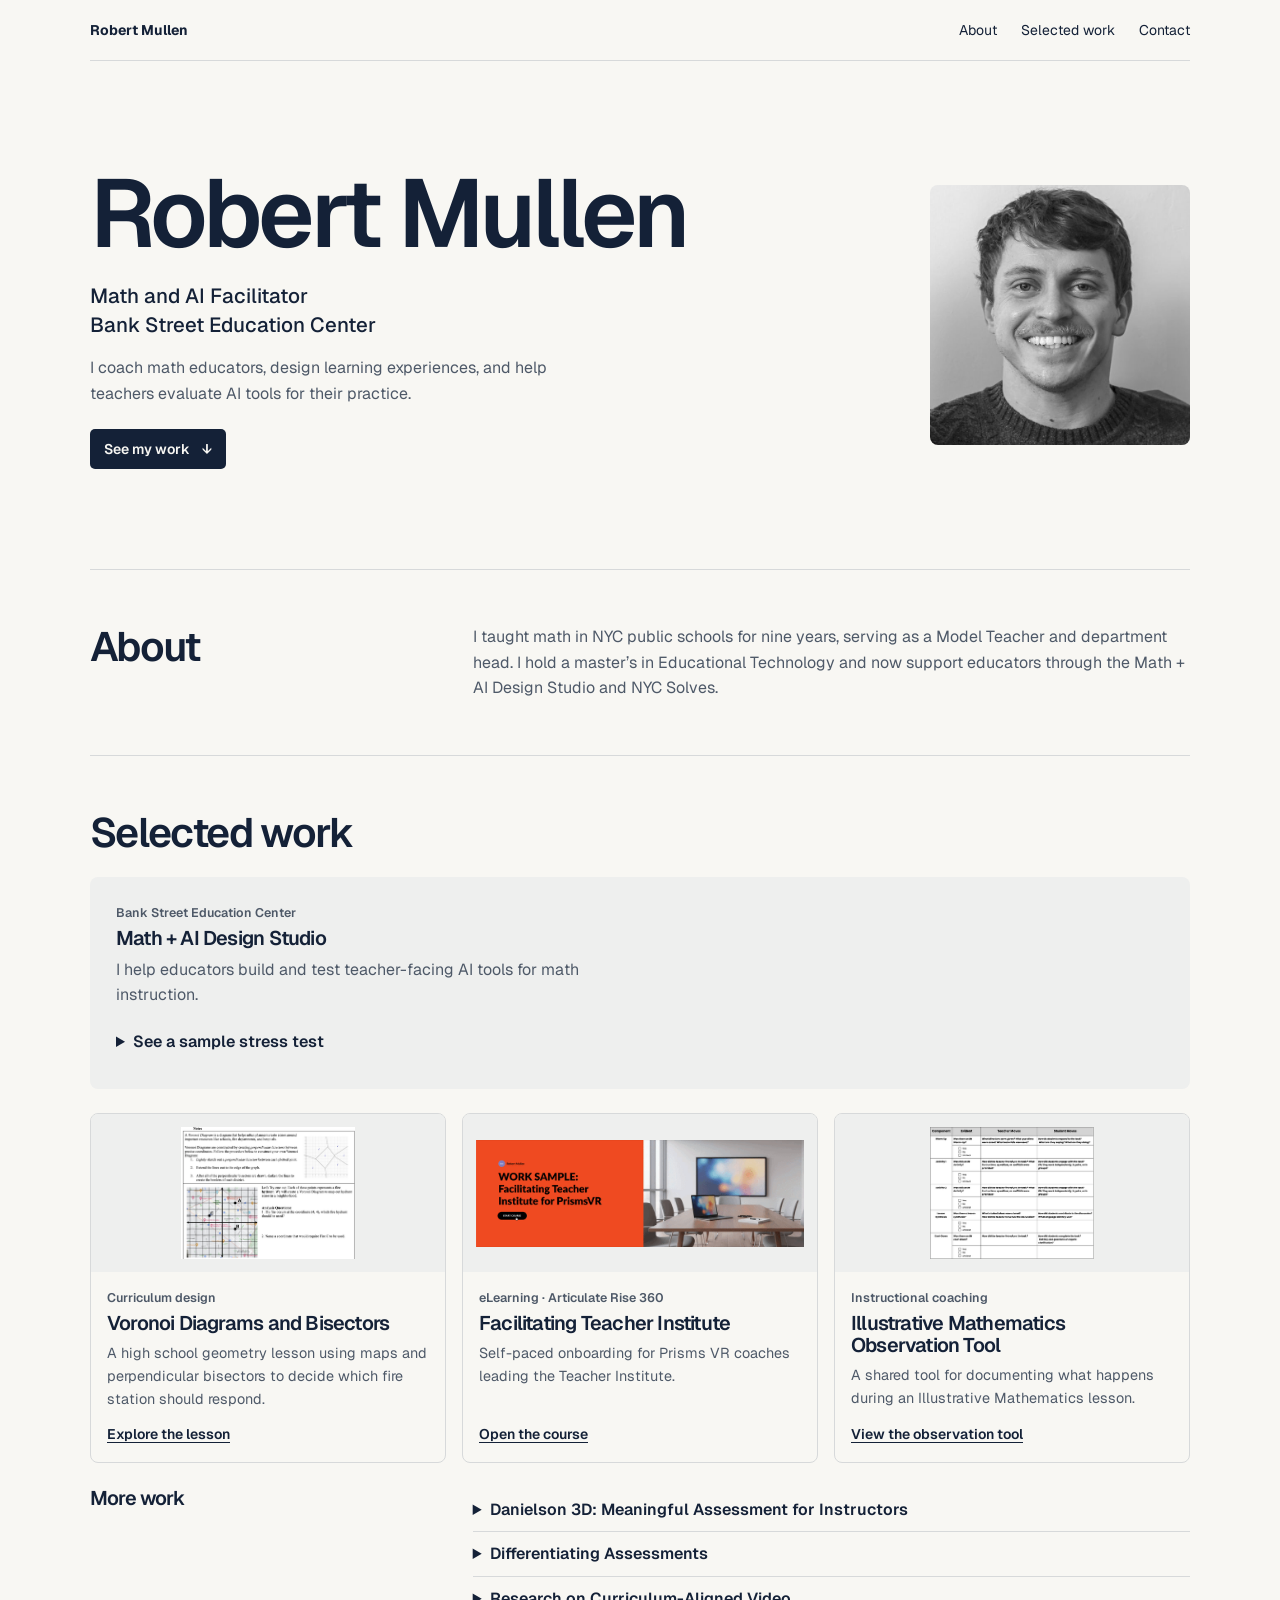
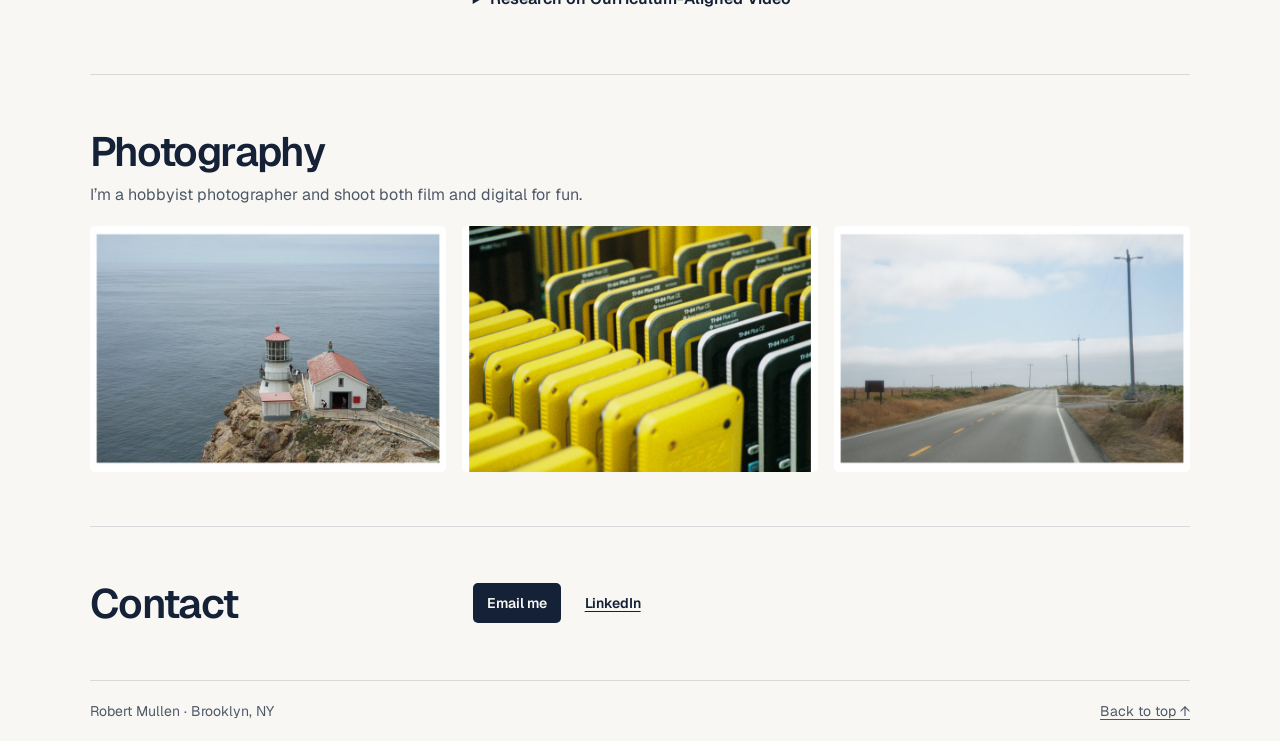
==== commit ad7e95e0: "Add files via upload" ====
--- a/public/index.html
+++ b/public/index.html
@@ -13,7 +13,7 @@
 <a class="skip" href="#main">Skip to content</a>
 <header class="wrap header">
 <a class="brand" href="#top">Robert Mullen</a>
-<nav aria-label="Main navigation"><a href="#work">Selected work</a><a href="#about">About</a><a class="contact-link" href="#contact">Contact</a></nav>
+<nav aria-label="Main navigation"><a href="#about">About</a><a href="#work">Selected work</a><a class="contact-link" href="#contact">Contact</a></nav>
 </header>
 <main id="main">
 <section class="wrap hero" aria-labelledby="intro">
@@ -25,6 +25,10 @@
   </div>
   <img class="portrait" src="media/robert.jpg" width="630" height="662" alt="Robert Mullen">
 </section>
+<section class="wrap about" id="about">
+<h2>About</h2>
+<p>I taught math in NYC public schools for nine years, serving as a Model Teacher and department head. I hold a master’s in Educational Technology and now support educators through the Math + AI Design Studio and NYC Solves.</p>
+</section>
 <section class="wrap work-band" id="work">
   <h2>Selected work</h2>
   <article class="studio">
@@ -33,9 +37,10 @@
       <h3>Math + AI Design Studio</h3>
       <p>I help educators build and test teacher-facing AI tools for math instruction.</p>
     </div>
-    <details>
+    <details class="stress-sample">
       <summary>See a sample stress test</summary>
-      <p>Ask an AI tool to scaffold a math task, then change how you describe a learner’s needs. Compare both outputs against the learning target to see whether students still do the intended reasoning.</p>
+      <iframe src="pressure-tests.html" title="Math + AI Design Studio pressure tests" loading="lazy"></iframe>
+      <a class="line-link" href="pressure-tests.html">Open pressure tests in a full page</a>
     </details>
   </article>
 <div class="projects">
@@ -66,12 +71,8 @@
 </div>
 </div>
 </section>
-<section class="wrap about" id="about">
-<h2>About</h2>
-<p>I taught math in NYC public schools for nine years, serving as a Model Teacher and department head. I hold a master’s in Educational Technology and now support educators through the Math + AI Design Studio and NYC Solves.</p>
-</section>
 <section class="wrap photography" aria-labelledby="photo-title">
-<div class="section-head"><h2 id="photo-title">Photography</h2></div>
+<div class="section-head"><h2 id="photo-title">Photography</h2><p class="photo-intro">I’m a hobbyist photographer and shoot both film and digital for fun.</p></div>
 <div class="gallery"><img src="media/photo-1.jpg" alt="" loading="lazy"><img src="media/photo-2.jpg" alt="" loading="lazy"><img src="media/photo-3.jpg" alt="" loading="lazy"></div>
 
 </section>
--- a/public/style.css
+++ b/public/style.css
@@ -136,3 +136,15 @@
 @media (prefers-reduced-motion: reduce) {
   html { scroll-behavior: auto; }
 }
+
+.stress-sample { grid-column: 1 / -1; min-width: 0; }
+.stress-sample iframe {
+  display: block;
+  width: 100%;
+  height: 420px;
+  border: 1px solid var(--rule);
+  border-radius: 5px;
+  margin: 12px 0 8px;
+  background: var(--paper);
+}
+.photo-intro { margin-top: 8px; color: var(--muted); }
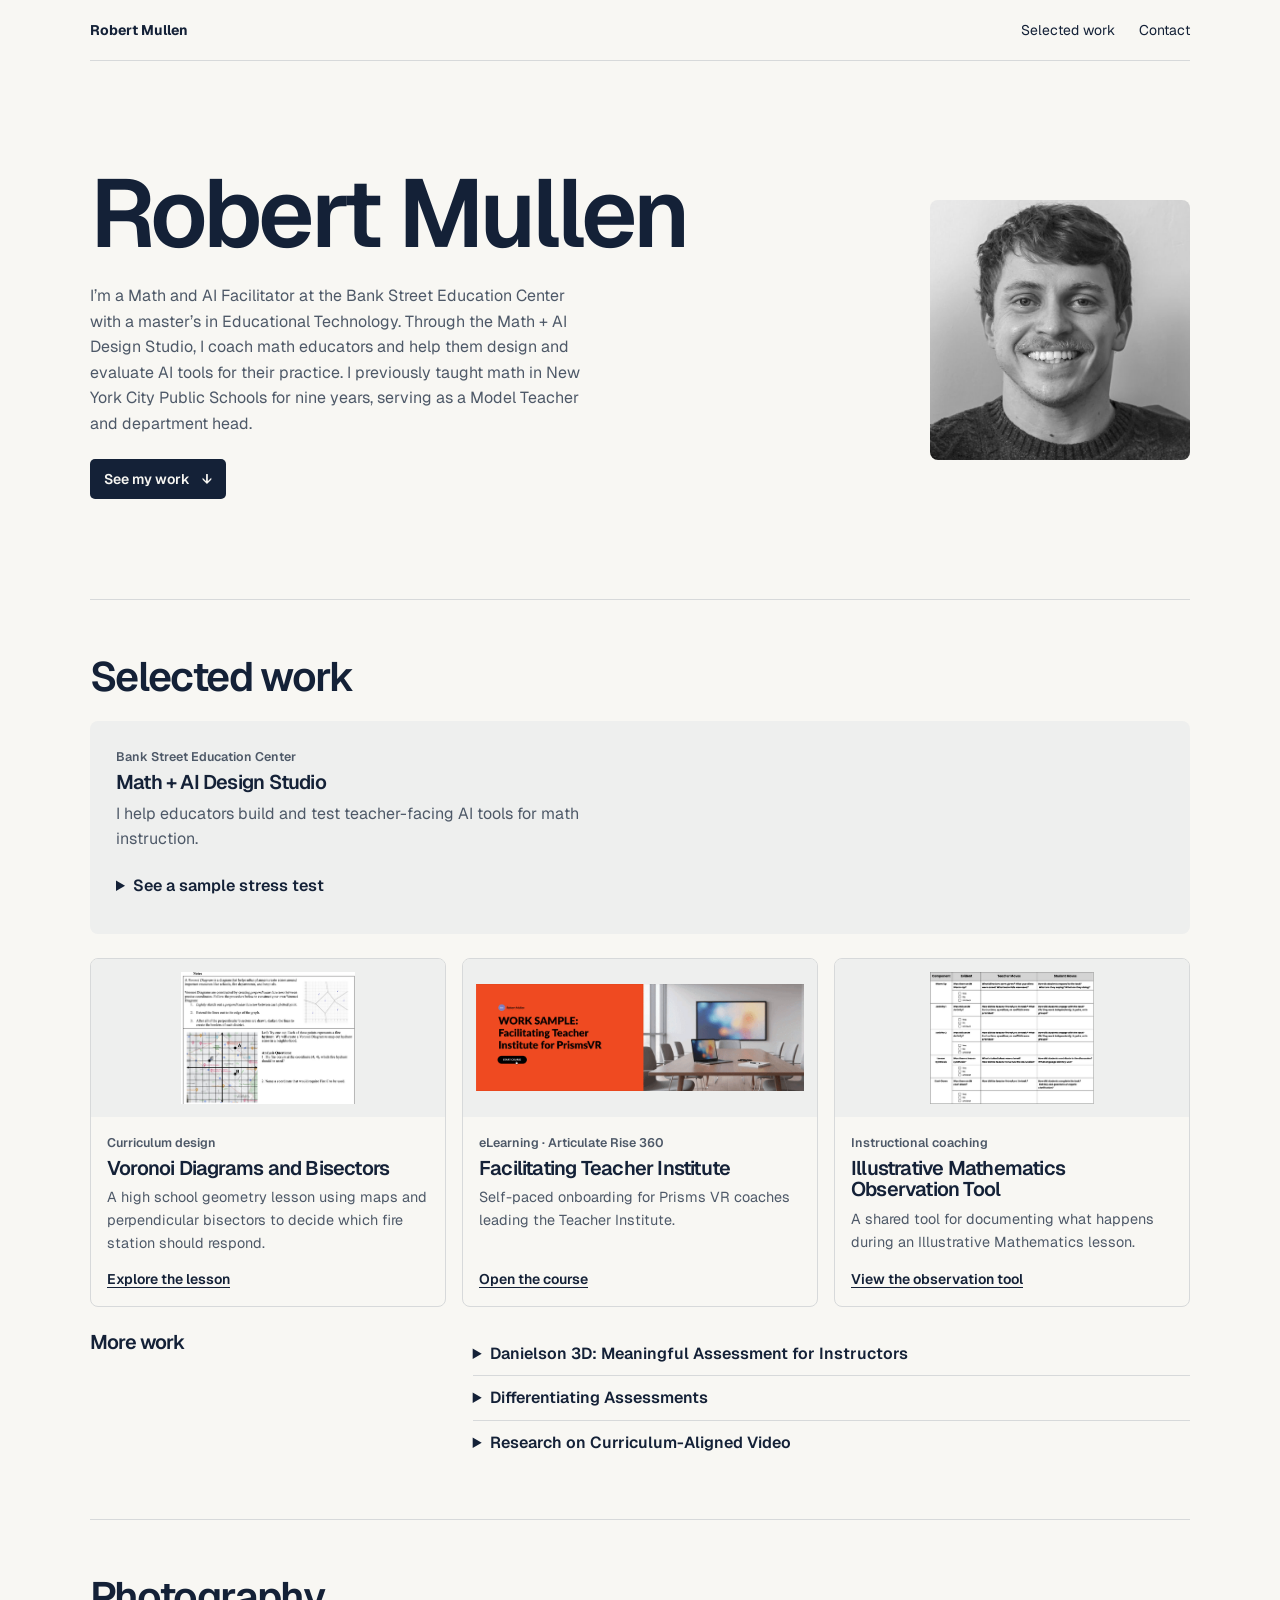
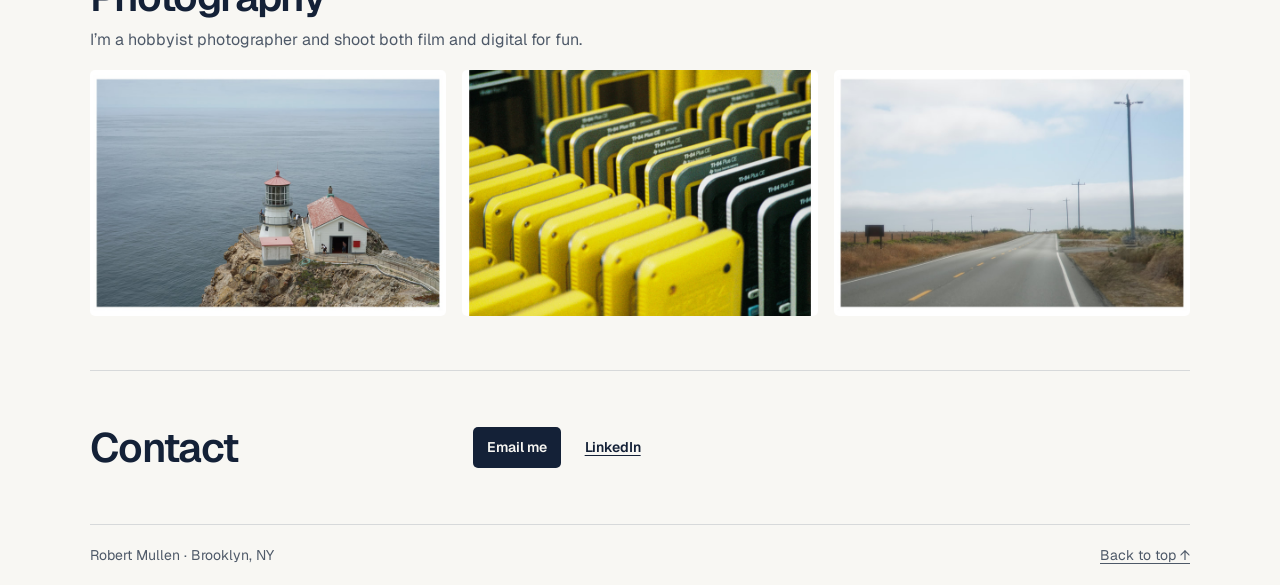
==== commit e1ff1d85: "Add files via upload" ====
--- a/public/index.html
+++ b/public/index.html
@@ -13,21 +13,16 @@
 <a class="skip" href="#main">Skip to content</a>
 <header class="wrap header">
 <a class="brand" href="#top">Robert Mullen</a>
-<nav aria-label="Main navigation"><a href="#about">About</a><a href="#work">Selected work</a><a class="contact-link" href="#contact">Contact</a></nav>
+<nav aria-label="Main navigation"><a href="#work">Selected work</a><a class="contact-link" href="#contact">Contact</a></nav>
 </header>
 <main id="main">
 <section class="wrap hero" aria-labelledby="intro">
   <div>
     <h1 id="intro">Robert Mullen</h1>
-    <p class="role">Math and AI Facilitator<br>Bank Street Education Center</p>
-    <p class="lede">I coach math educators, design learning experiences, and help teachers evaluate AI tools for their practice.</p>
+    <p class="lede">I’m a Math and AI Facilitator at the Bank Street Education Center with a master’s in Educational Technology. Through the Math + AI Design Studio, I coach math educators and help them design and evaluate AI tools for their practice. I previously taught math in New York City Public Schools for nine years, serving as a Model Teacher and department head.</p>
     <a class="button" href="#work">See my work <span aria-hidden="true">↓</span></a>
   </div>
   <img class="portrait" src="media/robert.jpg" width="630" height="662" alt="Robert Mullen">
-</section>
-<section class="wrap about" id="about">
-<h2>About</h2>
-<p>I taught math in NYC public schools for nine years, serving as a Model Teacher and department head. I hold a master’s in Educational Technology and now support educators through the Math + AI Design Studio and NYC Solves.</p>
 </section>
 <section class="wrap work-band" id="work">
   <h2>Selected work</h2>
